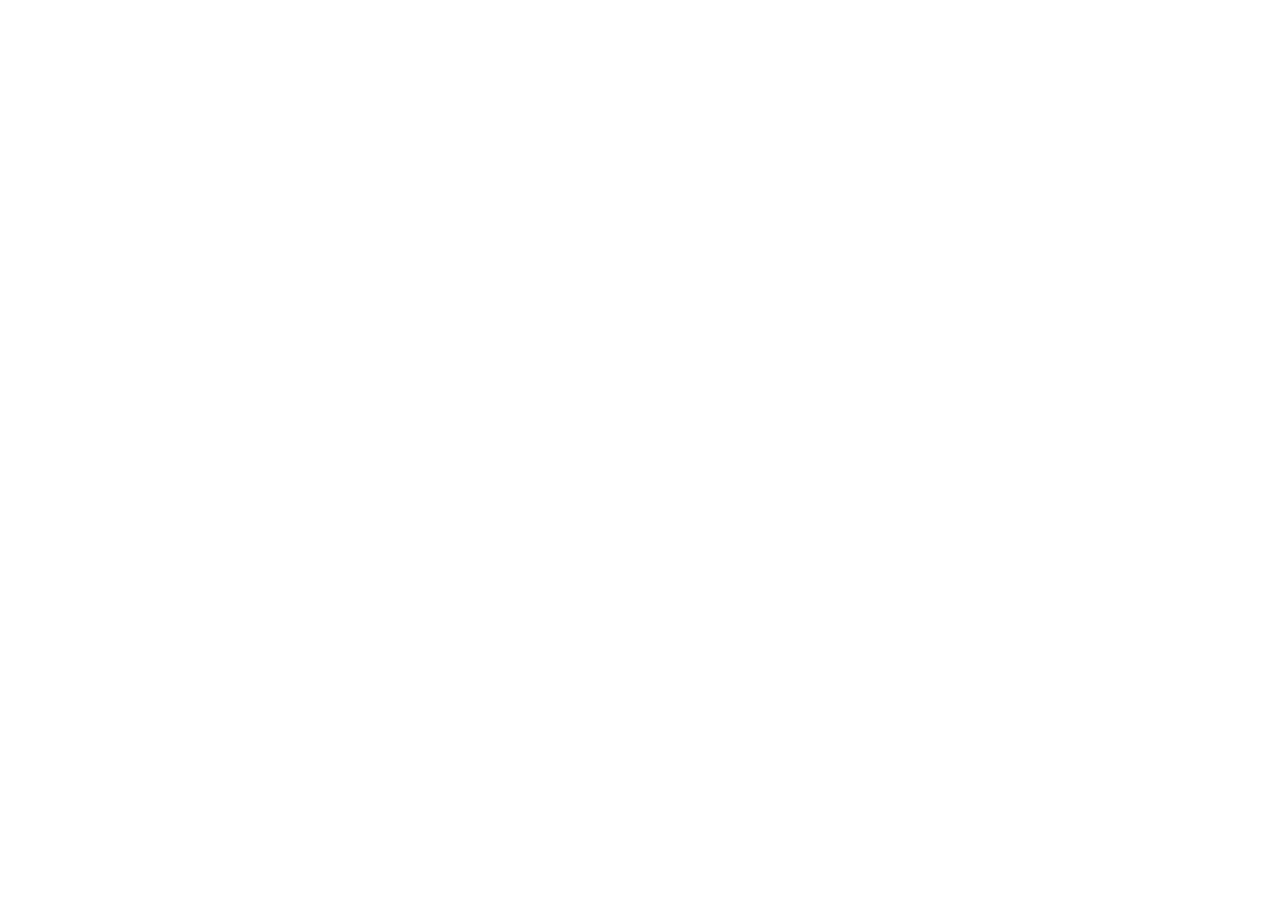
==== index.html @ ed0abe91 "html" ====
<!DOCTYPE html>
<html lang="en">
<head>
    <meta charset="UTF-8">
    <meta name="viewport" content="width=device-width, initial-scale=1.0">
    <title>Regex</title>
</head>
<body>
    
</body>
</html>
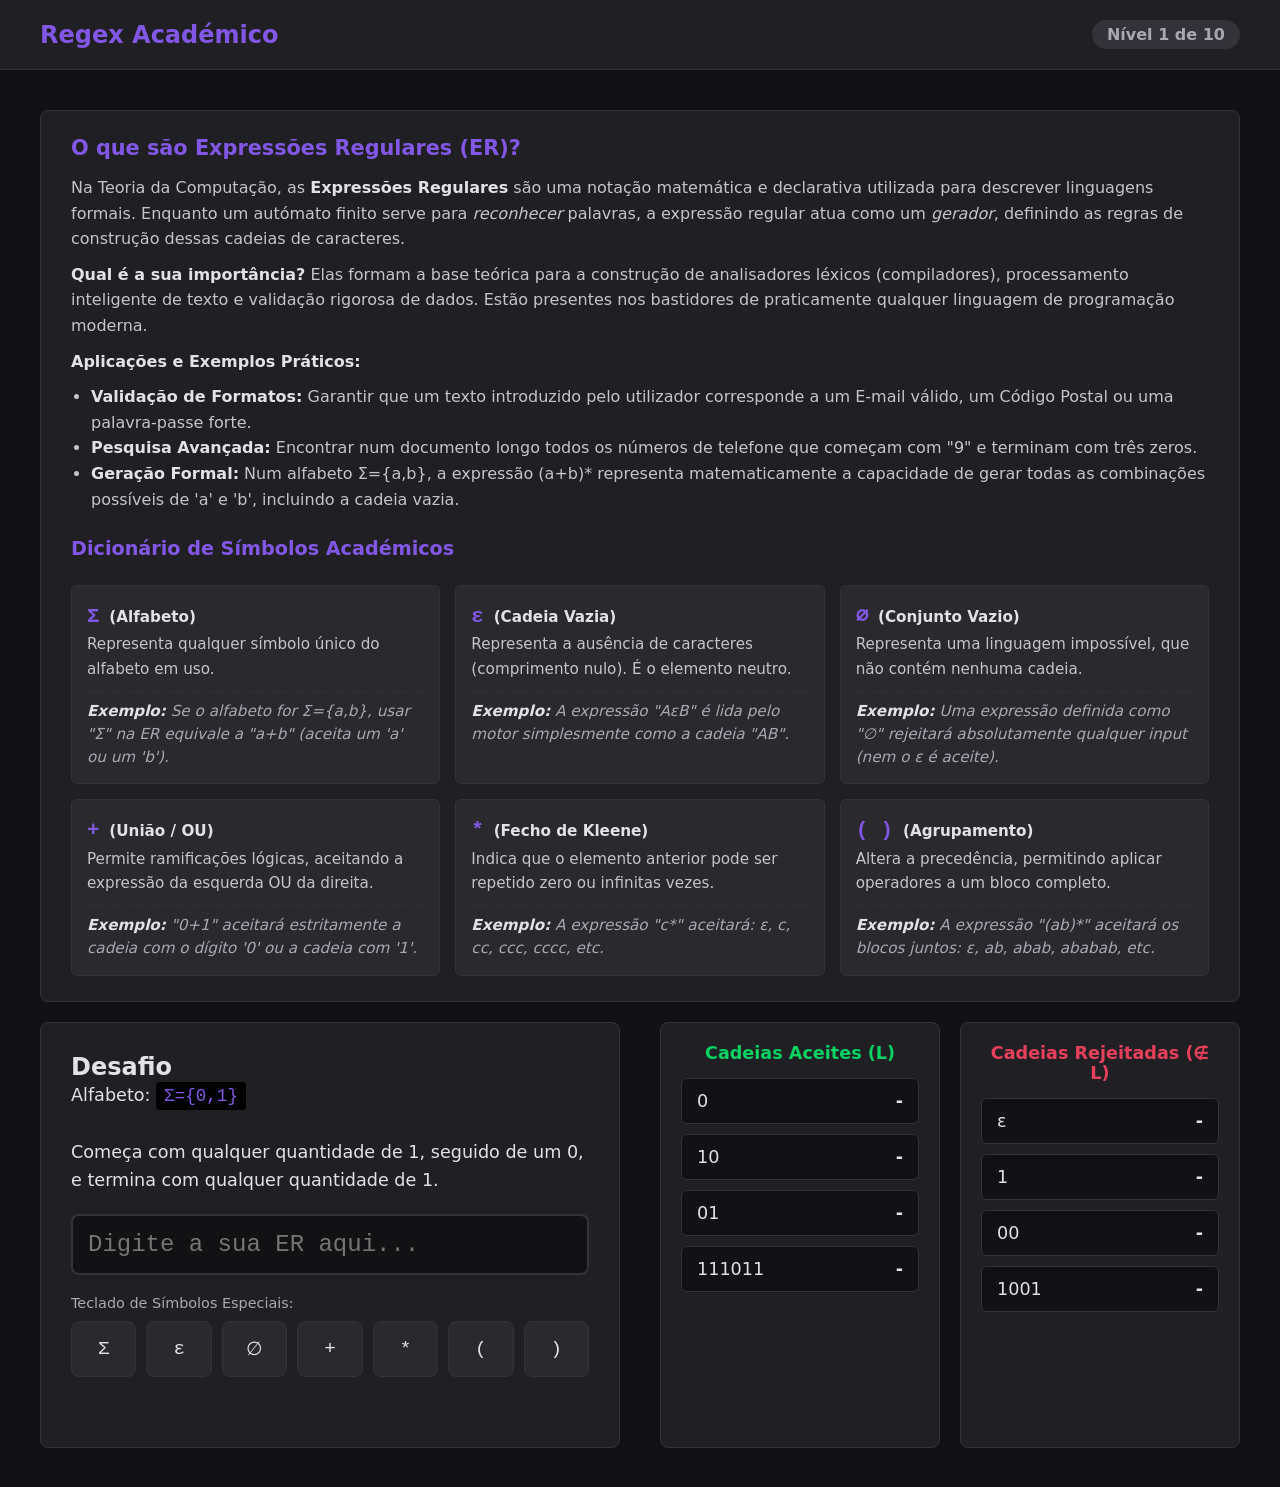
==== commit 6a467ace: "Add initial HTML structure and VS Code settings for project" ====
--- a/index.html
+++ b/index.html
@@ -1,11 +1,699 @@
 <!DOCTYPE html>
-<html lang="en">
+<html lang="pt-PT">
 <head>
     <meta charset="UTF-8">
     <meta name="viewport" content="width=device-width, initial-scale=1.0">
-    <title>Regex</title>
+    <title>Regex Académico - MVP (10 Níveis)</title>
+    <style>
+        /* ==========================================================
+           TEMA DARK & ESTILOS GLOBAIS
+           ========================================================== */
+        :root {
+            --bg-color: #121214;
+            --panel-bg: #202024;
+            --text-color: #e1e1e6;
+            --text-muted: #a8a8b3;
+            --primary: #8257e5;
+            --primary-hover: #9466ff;
+            --success: #04d361;
+            --danger: #e83f5b;
+            --keyboard-bg: #29292e;
+            --keyboard-hover: #323238;
+        }
+
+        * {
+            margin: 0;
+            padding: 0;
+            box-sizing: border-box;
+            font-family: 'Inter', system-ui, -apple-system, sans-serif;
+        }
+
+        body {
+            background-color: var(--bg-color);
+            color: var(--text-color);
+            display: flex;
+            flex-direction: column;
+            min-height: 100vh;
+        }
+
+        header {
+            padding: 20px 40px;
+            background-color: var(--panel-bg);
+            border-bottom: 1px solid #323238;
+            display: flex;
+            justify-content: space-between;
+            align-items: center;
+        }
+
+        header h1 {
+            font-size: 1.5rem;
+            color: var(--primary);
+        }
+
+        #level-indicator {
+            font-weight: bold;
+            color: var(--text-muted);
+            background-color: #323238;
+            padding: 5px 15px;
+            border-radius: 20px;
+        }
+
+        /* Seção Didática */
+        .intro-section {
+            grid-column: 1 / -1;
+            background-color: var(--panel-bg);
+            padding: 25px 30px;
+            border-radius: 8px;
+            border: 1px solid #323238;
+            margin-bottom: -20px; /* Compensa o gap da grelha */
+        }
+        .intro-section h2 {
+            color: var(--primary);
+            margin-bottom: 15px;
+            font-size: 1.3rem;
+        }
+        .intro-section p {
+            line-height: 1.6;
+            margin-bottom: 10px;
+            color: #c4c4cc;
+        }
+        .intro-section ul {
+            margin-left: 20px;
+            margin-bottom: 15px;
+            color: #c4c4cc;
+            line-height: 1.6;
+        }
+        .intro-section strong {
+            color: var(--text-color);
+        }
+
+        /* Dicionário de Símbolos */
+        .symbol-dict {
+            display: grid;
+            grid-template-columns: repeat(auto-fit, minmax(280px, 1fr));
+            gap: 15px;
+            margin-top: 25px;
+        }
+        .symbol-card {
+            background-color: var(--keyboard-bg);
+            padding: 15px;
+            border-radius: 6px;
+            border: 1px solid #323238;
+            font-size: 0.95rem;
+            color: #c4c4cc;
+            line-height: 1.5;
+        }
+        .symbol-card .sym {
+            font-size: 1.3rem;
+            color: var(--primary);
+            margin-right: 5px;
+            font-family: monospace;
+            font-weight: bold;
+        }
+        .symbol-card .sym-title {
+            color: var(--text-color);
+            font-weight: bold;
+        }
+        .symbol-card .sym-example {
+            color: var(--text-muted);
+            display: block;
+            margin-top: 8px;
+            font-style: italic;
+            border-top: 1px dashed #323238;
+            padding-top: 8px;
+        }
+
+        /* ==========================================================
+           LAYOUT PRINCIPAL (GRID)
+           ========================================================== */
+        main {
+            display: grid;
+            grid-template-columns: 1fr 1fr;
+            gap: 40px;
+            padding: 40px;
+            flex: 1;
+            max-width: 1400px;
+            margin: 0 auto;
+            width: 100%;
+        }
+
+        @media (max-width: 900px) {
+            main {
+                grid-template-columns: 1fr;
+            }
+        }
+
+        /* Lado Esquerdo: Editor e Teclado */
+        .editor-section {
+            background-color: var(--panel-bg);
+            padding: 30px;
+            border-radius: 8px;
+            display: flex;
+            flex-direction: column;
+            gap: 20px;
+            border: 1px solid #323238;
+        }
+
+        .problem-desc {
+            font-size: 1.1rem;
+            line-height: 1.6;
+        }
+
+        .alphabet {
+            font-family: monospace;
+            background: #000;
+            padding: 4px 8px;
+            border-radius: 4px;
+            color: var(--primary);
+        }
+
+        #regex-input {
+            width: 100%;
+            padding: 15px;
+            font-size: 1.5rem;
+            font-family: monospace;
+            background-color: var(--bg-color);
+            color: var(--text-color);
+            border: 2px solid #323238;
+            border-radius: 8px;
+            outline: none;
+            transition: border-color 0.2s;
+        }
+
+        #regex-input:focus {
+            border-color: var(--primary);
+        }
+
+        .keyboard {
+            display: grid;
+            grid-template-columns: repeat(auto-fit, minmax(60px, 1fr));
+            gap: 10px;
+        }
+
+        .key-btn {
+            background-color: var(--keyboard-bg);
+            color: var(--text-color);
+            border: 1px solid #323238;
+            padding: 15px;
+            font-size: 1.2rem;
+            border-radius: 8px;
+            cursor: pointer;
+            transition: all 0.2s;
+            font-family: monospace;
+        }
+
+        .key-btn:hover {
+            background-color: var(--keyboard-hover);
+            border-color: var(--primary);
+        }
+
+        /* Lado Direito: Testes */
+        .tests-section {
+            display: grid;
+            grid-template-columns: 1fr 1fr;
+            gap: 20px;
+        }
+
+        .test-column {
+            background-color: var(--panel-bg);
+            padding: 20px;
+            border-radius: 8px;
+            border: 1px solid #323238;
+        }
+
+        .test-column h3 {
+            margin-bottom: 15px;
+            font-size: 1.1rem;
+            text-align: center;
+        }
+
+        .test-list {
+            list-style: none;
+            display: flex;
+            flex-direction: column;
+            gap: 10px;
+        }
+
+        .test-item {
+            padding: 12px 15px;
+            background-color: var(--bg-color);
+            border-radius: 6px;
+            font-family: monospace;
+            font-size: 1.1rem;
+            display: flex;
+            justify-content: space-between;
+            align-items: center;
+            border: 1px solid #323238;
+            transition: all 0.3s ease;
+        }
+
+        .empty-set-msg {
+            text-align: center;
+            color: var(--text-muted);
+            font-style: italic;
+            padding: 20px 0;
+            background-color: var(--bg-color);
+            border-radius: 6px;
+            border: 1px dashed #323238;
+        }
+
+        /* Estados de Validação */
+        .test-item.pass {
+            border-color: var(--success);
+            box-shadow: 0 0 10px rgba(4, 211, 97, 0.2);
+            color: var(--success);
+        }
+
+        .test-item.fail {
+            border-color: var(--danger);
+            box-shadow: 0 0 10px rgba(232, 63, 91, 0.2);
+            color: var(--danger);
+        }
+
+        .status-icon {
+            font-weight: bold;
+        }
+
+        /* Ações e Sucesso */
+        .actions {
+            margin-top: 20px;
+            display: flex;
+            justify-content: center;
+        }
+
+        #next-btn {
+            background-color: var(--success);
+            color: #000;
+            border: none;
+            padding: 15px 30px;
+            font-size: 1.2rem;
+            font-weight: bold;
+            border-radius: 8px;
+            cursor: pointer;
+            display: none;
+            transition: background-color 0.2s;
+        }
+
+        #next-btn:hover {
+            background-color: #04b353;
+        }
+
+        #success-message {
+            color: var(--success);
+            text-align: center;
+            font-weight: bold;
+            font-size: 1.2rem;
+            display: none;
+            margin-top: 10px;
+        }
+    </style>
 </head>
 <body>
-    
+
+    <header>
+        <h1>Regex Académico</h1>
+        <div id="level-indicator">Nível 1 de 10</div>
+    </header>
+
+    <main>
+        <!-- Seção Didática (Introdução) -->
+        <section class="intro-section">
+            <h2>O que são Expressões Regulares (ER)?</h2>
+            <p>Na Teoria da Computação, as <strong>Expressões Regulares</strong> são uma notação matemática e declarativa utilizada para descrever linguagens formais. Enquanto um autómato finito serve para <em>reconhecer</em> palavras, a expressão regular atua como um <em>gerador</em>, definindo as regras de construção dessas cadeias de caracteres.</p>
+            <p><strong>Qual é a sua importância?</strong> Elas formam a base teórica para a construção de analisadores léxicos (compiladores), processamento inteligente de texto e validação rigorosa de dados. Estão presentes nos bastidores de praticamente qualquer linguagem de programação moderna.</p>
+            <p><strong>Aplicações e Exemplos Práticos:</strong></p>
+            <ul>
+                <li><strong>Validação de Formatos:</strong> Garantir que um texto introduzido pelo utilizador corresponde a um E-mail válido, um Código Postal ou uma palavra-passe forte.</li>
+                <li><strong>Pesquisa Avançada:</strong> Encontrar num documento longo todos os números de telefone que começam com "9" e terminam com três zeros.</li>
+                <li><strong>Geração Formal:</strong> Num alfabeto Σ={a,b}, a expressão <code>(a+b)*</code> representa matematicamente a capacidade de gerar todas as combinações possíveis de 'a' e 'b', incluindo a cadeia vazia.</li>
+            </ul>
+
+            <h3 style="color: var(--primary); margin-top: 25px; font-size: 1.2rem;">Dicionário de Símbolos Académicos</h3>
+            <div class="symbol-dict">
+                <div class="symbol-card">
+                    <span class="sym">Σ</span> <span class="sym-title">(Alfabeto)</span>
+                    <p>Representa qualquer símbolo único do alfabeto em uso.</p>
+                    <span class="sym-example"><strong>Exemplo:</strong> Se o alfabeto for Σ={a,b}, usar "Σ" na ER equivale a "a+b" (aceita um 'a' ou um 'b').</span>
+                </div>
+                <div class="symbol-card">
+                    <span class="sym">ε</span> <span class="sym-title">(Cadeia Vazia)</span>
+                    <p>Representa a ausência de caracteres (comprimento nulo). É o elemento neutro.</p>
+                    <span class="sym-example"><strong>Exemplo:</strong> A expressão "AεB" é lida pelo motor simplesmente como a cadeia "AB".</span>
+                </div>
+                <div class="symbol-card">
+                    <span class="sym">∅</span> <span class="sym-title">(Conjunto Vazio)</span>
+                    <p>Representa uma linguagem impossível, que não contém nenhuma cadeia.</p>
+                    <span class="sym-example"><strong>Exemplo:</strong> Uma expressão definida como "∅" rejeitará absolutamente qualquer input (nem o ε é aceite).</span>
+                </div>
+                <div class="symbol-card">
+                    <span class="sym">+</span> <span class="sym-title">(União / OU)</span>
+                    <p>Permite ramificações lógicas, aceitando a expressão da esquerda OU da direita.</p>
+                    <span class="sym-example"><strong>Exemplo:</strong> "0+1" aceitará estritamente a cadeia com o dígito '0' ou a cadeia com '1'.</span>
+                </div>
+                <div class="symbol-card">
+                    <span class="sym">*</span> <span class="sym-title">(Fecho de Kleene)</span>
+                    <p>Indica que o elemento anterior pode ser repetido zero ou infinitas vezes.</p>
+                    <span class="sym-example"><strong>Exemplo:</strong> A expressão "c*" aceitará: ε, c, cc, ccc, cccc, etc.</span>
+                </div>
+                <div class="symbol-card">
+                    <span class="sym">( )</span> <span class="sym-title">(Agrupamento)</span>
+                    <p>Altera a precedência, permitindo aplicar operadores a um bloco completo.</p>
+                    <span class="sym-example"><strong>Exemplo:</strong> A expressão "(ab)*" aceitará os blocos juntos: ε, ab, abab, ababab, etc.</span>
+                </div>
+            </div>
+        </section>
+
+        <!-- Lado Esquerdo: Motor e Input -->
+        <section class="editor-section">
+            <div>
+                <h2>Desafio</h2>
+                <p class="problem-desc">
+                    Alfabeto: <span class="alphabet" id="ui-alphabet">Σ={0,1}</span><br><br>
+                    <span id="ui-desc">Enunciado aqui</span>
+                </p>
+            </div>
+
+            <div>
+                <input type="text" id="regex-input" placeholder="Digite a sua ER aqui..." autocomplete="off" spellcheck="false">
+            </div>
+
+            <div>
+                <p style="margin-bottom: 10px; color: var(--text-muted); font-size: 0.9rem;">Teclado de Símbolos Especiais:</p>
+                <div class="keyboard">
+                    <button class="key-btn" onclick="insertSymbol('Σ')" title="Exemplo: Se o alfabeto for {A,B}, usar Σ resulta em &quot;A&quot; ou &quot;B&quot;">Σ</button>
+                    <button class="key-btn" onclick="insertSymbol('ε')" title="Exemplo: AεB resulta simplesmente em &quot;AB&quot; (elemento neutro)">ε</button>
+                    <button class="key-btn" onclick="insertSymbol('∅')" title="Exemplo: Qualquer expressão com ∅ resulta num conjunto que não aceita nada">∅</button>
+                    <button class="key-btn" onclick="insertSymbol('+')" title="Exemplo: A+B resulta na aceitação de &quot;A&quot; ou &quot;B&quot;">+</button>
+                    <button class="key-btn" onclick="insertSymbol('*')" title="Exemplo: A* resulta em &quot;ε&quot;, &quot;A&quot;, &quot;AA&quot;, &quot;AAA&quot;...">*</button>
+                    <button class="key-btn" onclick="insertSymbol('(')" title="Exemplo: (A+B)C resulta em &quot;AC&quot; ou &quot;BC&quot;">(</button>
+                    <button class="key-btn" onclick="insertSymbol(')')" title="Finaliza o agrupamento. Exemplo: (AB)*">)</button>
+                </div>
+            </div>
+            
+            <div class="actions">
+                <button id="next-btn" onclick="nextLevel()">Próximo Nível →</button>
+            </div>
+            <div id="success-message">Linguagem validada com sucesso!</div>
+        </section>
+
+        <!-- Lado Direito: Bateria de Testes -->
+        <section class="tests-section">
+            <div class="test-column">
+                <h3 style="color: var(--success);">Cadeias Aceites (L)</h3>
+                <ul class="test-list" id="list-accepted">
+                    <!-- Gerado via JS -->
+                </ul>
+            </div>
+            
+            <div class="test-column">
+                <h3 style="color: var(--danger);">Cadeias Rejeitadas (∉ L)</h3>
+                <ul class="test-list" id="list-rejected">
+                    <!-- Gerado via JS -->
+                </ul>
+            </div>
+        </section>
+    </main>
+
+    <script>
+        /* ==========================================================
+           BASE DE DADOS DE NÍVEIS (10 Níveis Completos)
+           ========================================================== */
+        const levels = [
+            {
+                id: 1,
+                alphabetText: "Σ={0,1}",
+                alphabetArray: ["0", "1"],
+                description: "Começa com qualquer quantidade de 1, seguido de um 0, e termina com qualquer quantidade de 1.",
+                accepted: ["0", "10", "01", "111011"],
+                rejected: ["ε", "1", "00", "1001"]
+            },
+            {
+                id: 2,
+                alphabetText: "Σ={c,d}",
+                alphabetArray: ["c", "d"],
+                description: "Cadeias que contenham 'cc' como subpalavra.",
+                accepted: ["cc", "dccd", "cccd", "dcc"],
+                rejected: ["ε", "c", "d", "cdc", "dcd"]
+            },
+            {
+                id: 3,
+                alphabetText: "Σ={a,b}",
+                alphabetArray: ["a", "b"],
+                description: "A linguagem que aceita estritamente as cadeias 'ab' ou 'ba'. (Sugestão: utilize a operação de União).",
+                accepted: ["ab", "ba"],
+                rejected: ["ε", "a", "b", "aa", "bb", "aba"]
+            },
+            {
+                id: 4,
+                alphabetText: "Σ={x,y}",
+                alphabetArray: ["x", "y"],
+                description: "Cadeias de comprimento no máximo 1 (Sugestão: a cadeia vazia também possui comprimento menor ou igual a 1).",
+                accepted: ["ε", "x", "y"],
+                rejected: ["xx", "xy", "yx", "xyx"]
+            },
+            {
+                id: 5,
+                alphabetText: "Σ={a,b}",
+                alphabetArray: ["a", "b"],
+                description: "Qualquer combinação de 'a' e 'b' (incluindo nenhuma), mas que termine obrigatoriamente com a letra 'a'.",
+                accepted: ["a", "ba", "aba", "bba", "aaaa"],
+                rejected: ["ε", "b", "ab", "bb"]
+            },
+            {
+                id: 6,
+                alphabetText: "Σ={0,1}",
+                alphabetArray: ["0", "1"],
+                description: "Cadeias formadas exclusivamente por blocos de '00' (ou seja, quantidade par de zeros e nenhum 1).",
+                accepted: ["ε", "00", "0000", "000000"],
+                rejected: ["0", "1", "01", "000", "100", "00100"]
+            },
+            {
+                id: 7,
+                alphabetText: "Σ={a,b,c}",
+                alphabetArray: ["a", "b", "c"],
+                description: "Todas as cadeias que começam com 'a', seguidas de qualquer combinação de 'b' ou 'c'.",
+                accepted: ["a", "ab", "ac", "abb", "abc", "acb"],
+                rejected: ["ε", "b", "c", "ba", "ca"]
+            },
+            {
+                id: 8,
+                alphabetText: "Σ={0,1}",
+                alphabetArray: ["0", "1"],
+                description: "A linguagem vazia. Não aceita absolutamente nenhuma cadeia (nem sequer a cadeia vazia).",
+                accepted: [], // Array vazio, requer lógica visual para mostrar que não há nada a aceitar
+                rejected: ["ε", "0", "1", "00", "01"]
+            },
+            {
+                id: 9,
+                alphabetText: "Σ={a,b}",
+                alphabetArray: ["a", "b"],
+                description: "Cadeias que possuem exatamente um único 'b' em toda a palavra.",
+                accepted: ["b", "ab", "ba", "aabaa", "aaaab"],
+                rejected: ["ε", "a", "bb", "abaaab", "bab"]
+            },
+            {
+                id: 10,
+                alphabetText: "Σ={0,1}",
+                alphabetArray: ["0", "1"],
+                description: "Desafio Final: O fechamento positivo (Σ⁺). Qualquer cadeia válida do alfabeto, exceto a cadeia vazia.",
+                accepted: ["0", "1", "00", "01", "10", "11", "010"],
+                rejected: ["ε"]
+            }
+        ];
+
+        let currentLevel = 0;
+        const inputField = document.getElementById('regex-input');
+
+        /* ==========================================================
+           O MOTOR CONVERSOR (Lógica Académica -> Regex JS)
+           ========================================================== */
+        function convertFormalToJSRegex(formalRegex, currentAlphabetArr) {
+            let jsRegex = formalRegex;
+
+            // 1. O Símbolo Sigma (Σ)
+            // Se o utilizador digitar Σ, substituímos por uma união de todo o alfabeto atual
+            const sigmaRegex = '(' + currentAlphabetArr.join('|') + ')';
+            jsRegex = jsRegex.replace(/Σ/g, sigmaRegex);
+
+            // 2. A União (+)
+            // Na matemática usamos '+', mas a máquina do JS usa '|'
+            jsRegex = jsRegex.replace(/\+/g, '|');
+
+            // 3. A Cadeia Vazia (ε)
+            // Na ER académica, ε concatena como neutro. 
+            // Ao remover o 'ε', o Motor JS simula o comportamento da cadeia vazia
+            jsRegex = jsRegex.replace(/ε/g, '');
+
+            // 4. O Conjunto Vazio (∅)
+            // Um conjunto vazio não aceita nada. No Regex de máquina usamos um 
+            // Negative Lookahead impossível (?!) para garantir que nunca valida.
+            jsRegex = jsRegex.replace(/∅/g, '(?!)');
+
+            return jsRegex;
+        }
+
+        /* ==========================================================
+           LÓGICA DA INTERFACE E VALIDAÇÃO
+           ========================================================== */
+        function loadLevel(index) {
+            if (index >= levels.length) {
+                alert("Parabéns! Concluiu todos os níveis do Regex Académico.");
+                currentLevel = 0; // Reinicia o jogo
+                index = 0;
+            }
+            
+            const levelData = levels[index];
+            document.getElementById('level-indicator').innerText = `Nível ${index + 1} de ${levels.length}`;
+            document.getElementById('ui-alphabet').innerText = levelData.alphabetText;
+            document.getElementById('ui-desc').innerText = levelData.description;
+            inputField.value = "";
+            document.getElementById('next-btn').style.display = 'none';
+            document.getElementById('success-message').style.display = 'none';
+
+            // Renderizar Listas
+            renderList('list-accepted', levelData.accepted, true);
+            renderList('list-rejected', levelData.rejected, false);
+
+            // Forçar validação inicial
+            validateInput();
+        }
+
+        function renderList(elementId, items, isAcceptedList) {
+            const ul = document.getElementById(elementId);
+            ul.innerHTML = '';
+            
+            // Tratamento especial para o nível 8 (Conjunto Vazio)
+            if (items.length === 0 && isAcceptedList) {
+                const li = document.createElement('div');
+                li.className = 'empty-set-msg';
+                li.innerText = 'Linguagem Vazia (Nenhuma cadeia deve ser aceite)';
+                ul.appendChild(li);
+                return;
+            }
+
+            items.forEach((item, idx) => {
+                const li = document.createElement('li');
+                li.className = 'test-item';
+                li.id = `${elementId}-item-${idx}`;
+                li.innerHTML = `<span>${item}</span> <span class="status-icon" id="${elementId}-icon-${idx}">-</span>`;
+                ul.appendChild(li);
+            });
+        }
+
+        function insertSymbol(symbol) {
+            const start = inputField.selectionStart;
+            const end = inputField.selectionEnd;
+            const text = inputField.value;
+            
+            // Insere o caracter onde o cursor estava
+            inputField.value = text.substring(0, start) + symbol + text.substring(end);
+            
+            // Devolve o foco e ajusta o cursor
+            inputField.focus();
+            inputField.selectionStart = inputField.selectionEnd = start + symbol.length;
+            
+            // Dispara validação
+            validateInput();
+        }
+
+        function validateInput() {
+            const rawInput = inputField.value;
+            const levelData = levels[currentLevel];
+            let regexObj = null;
+            let isValidSyntax = false;
+
+            // Só tenta validar se o utilizador digitou algo
+            if (rawInput.trim().length > 0) {
+                try {
+                    const jsPattern = convertFormalToJSRegex(rawInput, levelData.alphabetArray);
+                    // ^ e $ forçam a verificação exata da cadeia completa
+                    regexObj = new RegExp(`^(${jsPattern})$`);
+                    isValidSyntax = true;
+                } catch (e) {
+                    // Regex inválida (ex: parênteses abertos, união sem operando)
+                    isValidSyntax = false;
+                }
+            }
+
+            let allTestsPassed = true;
+
+            // Validar Cadeias Aceites (Precisam dar Match = true)
+            levelData.accepted.forEach((str, idx) => {
+                const itemEl = document.getElementById(`list-accepted-item-${idx}`);
+                const iconEl = document.getElementById(`list-accepted-icon-${idx}`);
+                
+                // Se o texto for "ε", a string a testar pelo motor JS é ""
+                const testStr = str === 'ε' ? '' : str;
+                
+                let passed = false;
+                if (isValidSyntax) {
+                    passed = regexObj.test(testStr);
+                }
+
+                updateItemUI(itemEl, iconEl, passed, rawInput.trim() === '');
+                if (!passed) allTestsPassed = false;
+            });
+
+            // Validar Cadeias Rejeitadas (Precisam dar Match = false)
+            levelData.rejected.forEach((str, idx) => {
+                const itemEl = document.getElementById(`list-rejected-item-${idx}`);
+                const iconEl = document.getElementById(`list-rejected-icon-${idx}`);
+                
+                const testStr = str === 'ε' ? '' : str;
+                
+                let passed = false;
+                if (isValidSyntax) {
+                    // Passou no teste de rejeição se NÃO deu match!
+                    passed = !regexObj.test(testStr);
+                }
+
+                updateItemUI(itemEl, iconEl, passed, rawInput.trim() === '');
+                if (!passed) allTestsPassed = false;
+            });
+
+            // Gerir estado de Sucesso
+            if (rawInput.trim() === '') allTestsPassed = false; // Input vazio não resolve fases
+            
+            if (allTestsPassed) {
+                document.getElementById('next-btn').style.display = 'block';
+                document.getElementById('success-message').style.display = 'block';
+            } else {
+                document.getElementById('next-btn').style.display = 'none';
+                document.getElementById('success-message').style.display = 'none';
+            }
+        }
+
+        // Função auxiliar para mudar as cores e ícones
+        function updateItemUI(liEl, iconEl, isPassing, isInputEmpty) {
+            if (!liEl || !iconEl) return;
+
+            liEl.classList.remove('pass', 'fail');
+            
+            if (isInputEmpty) {
+                iconEl.innerText = '-';
+                return;
+            }
+
+            if (isPassing) {
+                liEl.classList.add('pass');
+                iconEl.innerText = '✓';
+            } else {
+                liEl.classList.add('fail');
+                iconEl.innerText = '✗';
+            }
+        }
+
+        function nextLevel() {
+            currentLevel++;
+            loadLevel(currentLevel);
+        }
+
+        // Event Listeners
+        inputField.addEventListener('input', validateInput);
+
+        // Inicializar Jogo
+        window.onload = () => loadLevel(currentLevel);
+
+    </script>
 </body>
 </html>
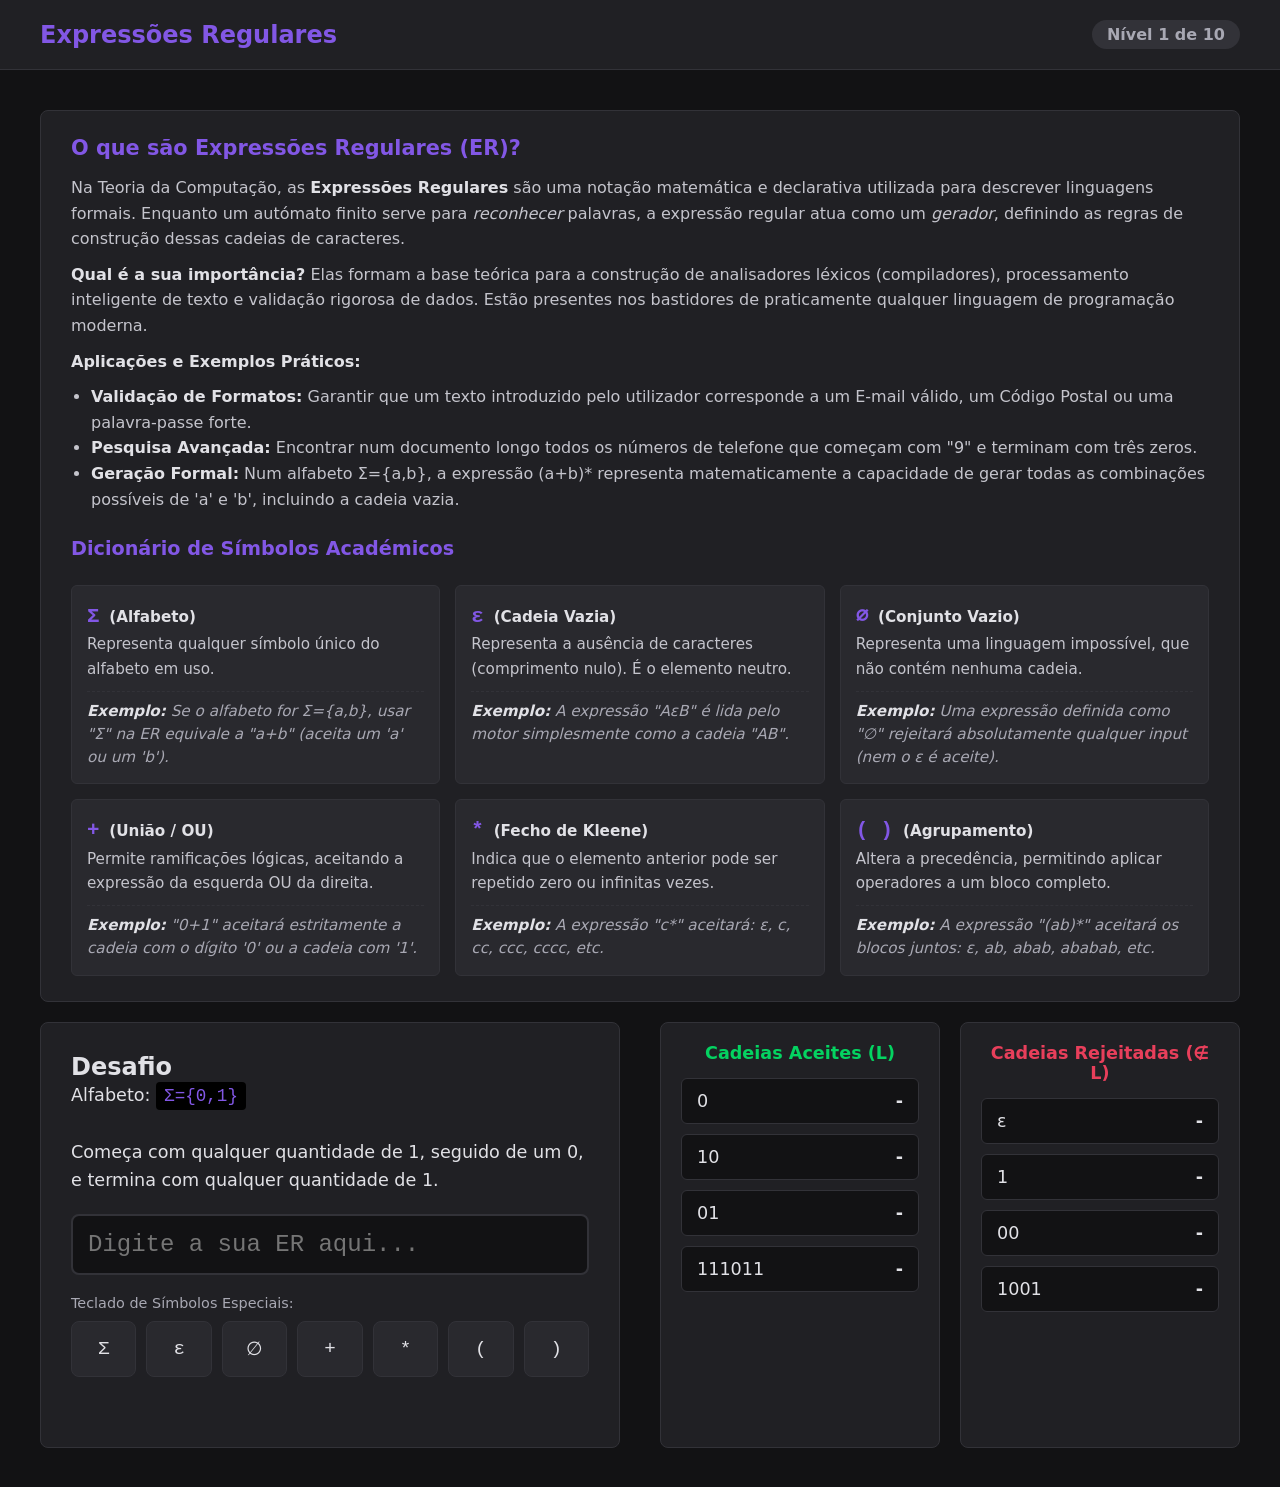
==== commit 8b3c9a34: "Update header title to "Expressões Regulares"" ====
--- a/index.html
+++ b/index.html
@@ -311,7 +311,7 @@
 <body>
 
     <header>
-        <h1>Regex Académico</h1>
+        <h1>Expressões Regulares</h1>
         <div id="level-indicator">Nível 1 de 10</div>
     </header>
 
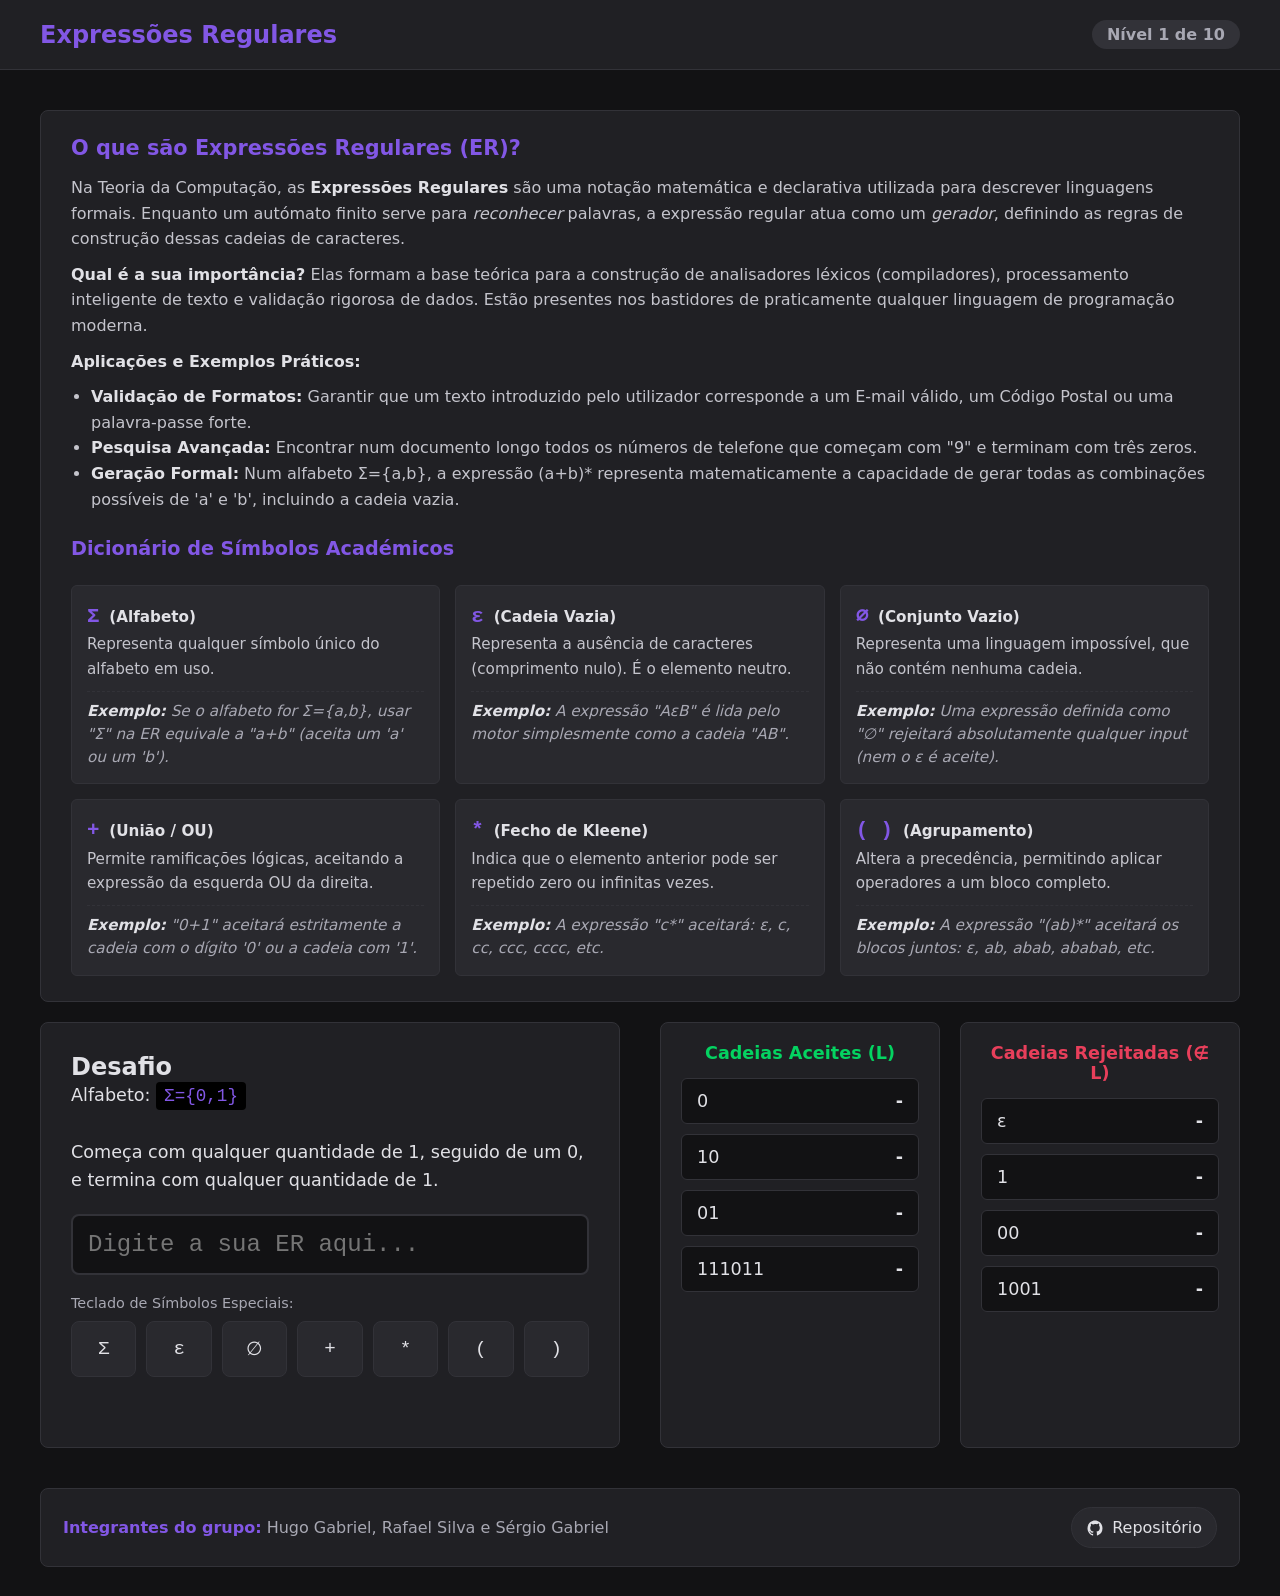
==== commit 6f2272b1: "Update title in index.html and add project history documentation in sessaoIA.md" ====
--- a/index.html
+++ b/index.html
@@ -3,7 +3,7 @@
 <head>
     <meta charset="UTF-8">
     <meta name="viewport" content="width=device-width, initial-scale=1.0">
-    <title>Regex Académico - MVP (10 Níveis)</title>
+    <title>Expressões Regulares - MVP (10 Níveis)</title>
     <style>
         /* ==========================================================
            TEMA DARK & ESTILOS GLOBAIS
@@ -305,6 +305,55 @@
             font-size: 1.2rem;
             display: none;
             margin-top: 10px;
+        }
+
+        .credits {
+            max-width: 1400px;
+            width: calc(100% - 80px);
+            margin: 0 auto 30px;
+            padding: 18px 22px;
+            background-color: var(--panel-bg);
+            border: 1px solid #323238;
+            border-radius: 8px;
+            display: flex;
+            flex-wrap: wrap;
+            align-items: center;
+            justify-content: space-between;
+            gap: 14px;
+        }
+
+        .credits strong {
+            color: var(--primary);
+        }
+
+        .credits span {
+            color: var(--text-muted);
+        }
+
+        .repo-link {
+            display: inline-flex;
+            align-items: center;
+            gap: 8px;
+            color: var(--text-color);
+            text-decoration: none;
+            border: 1px solid #323238;
+            background-color: var(--keyboard-bg);
+            padding: 10px 14px;
+            border-radius: 999px;
+            transition: all 0.2s ease;
+        }
+
+        .repo-link:hover {
+            border-color: var(--primary);
+            background-color: var(--keyboard-hover);
+            color: var(--primary-hover);
+        }
+
+        .github-mark {
+            width: 18px;
+            height: 18px;
+            fill: currentColor;
+            flex: 0 0 auto;
         }
     </style>
 </head>
@@ -414,6 +463,19 @@
         </section>
     </main>
 
+    <footer class="credits" aria-label="Créditos do projeto">
+        <div>
+            <strong>Integrantes do grupo:</strong>
+            <span>Hugo Gabriel, Rafael Silva e Sérgio Gabriel</span>
+        </div>
+        <a class="repo-link" href="https://github.com/hugbrl09/regex-lftc" target="_blank" rel="noopener noreferrer" aria-label="Abrir repositório no GitHub">
+            <svg class="github-mark" viewBox="0 0 24 24" aria-hidden="true" focusable="false">
+                <path d="M12 2C6.48 2 2 6.58 2 12.25c0 4.54 2.87 8.39 6.84 9.75.5.09.68-.22.68-.48v-1.77c-2.78.62-3.37-1.38-3.37-1.38-.46-1.2-1.12-1.52-1.12-1.52-.91-.64.07-.63.07-.63 1.01.08 1.54 1.07 1.54 1.07.9 1.58 2.36 1.12 2.93.86.09-.67.35-1.12.63-1.38-2.22-.26-4.56-1.14-4.56-5.06 0-1.12.39-2.03 1.03-2.75-.1-.26-.45-1.3.1-2.71 0 0 .84-.28 2.75 1.05A9.25 9.25 0 0 1 12 6.8c.85 0 1.71.12 2.51.35 1.91-1.33 2.75-1.05 2.75-1.05.55 1.41.2 2.45.1 2.71.64.72 1.03 1.63 1.03 2.75 0 3.93-2.34 4.8-4.57 5.06.36.32.68.95.68 1.92v2.84c0 .27.18.58.69.48A10.27 10.27 0 0 0 22 12.25C22 6.58 17.52 2 12 2z"/>
+            </svg>
+            Repositório
+        </a>
+    </footer>
+
     <script>
         /* ==========================================================
            BASE DE DADOS DE NÍVEIS (10 Níveis Completos)
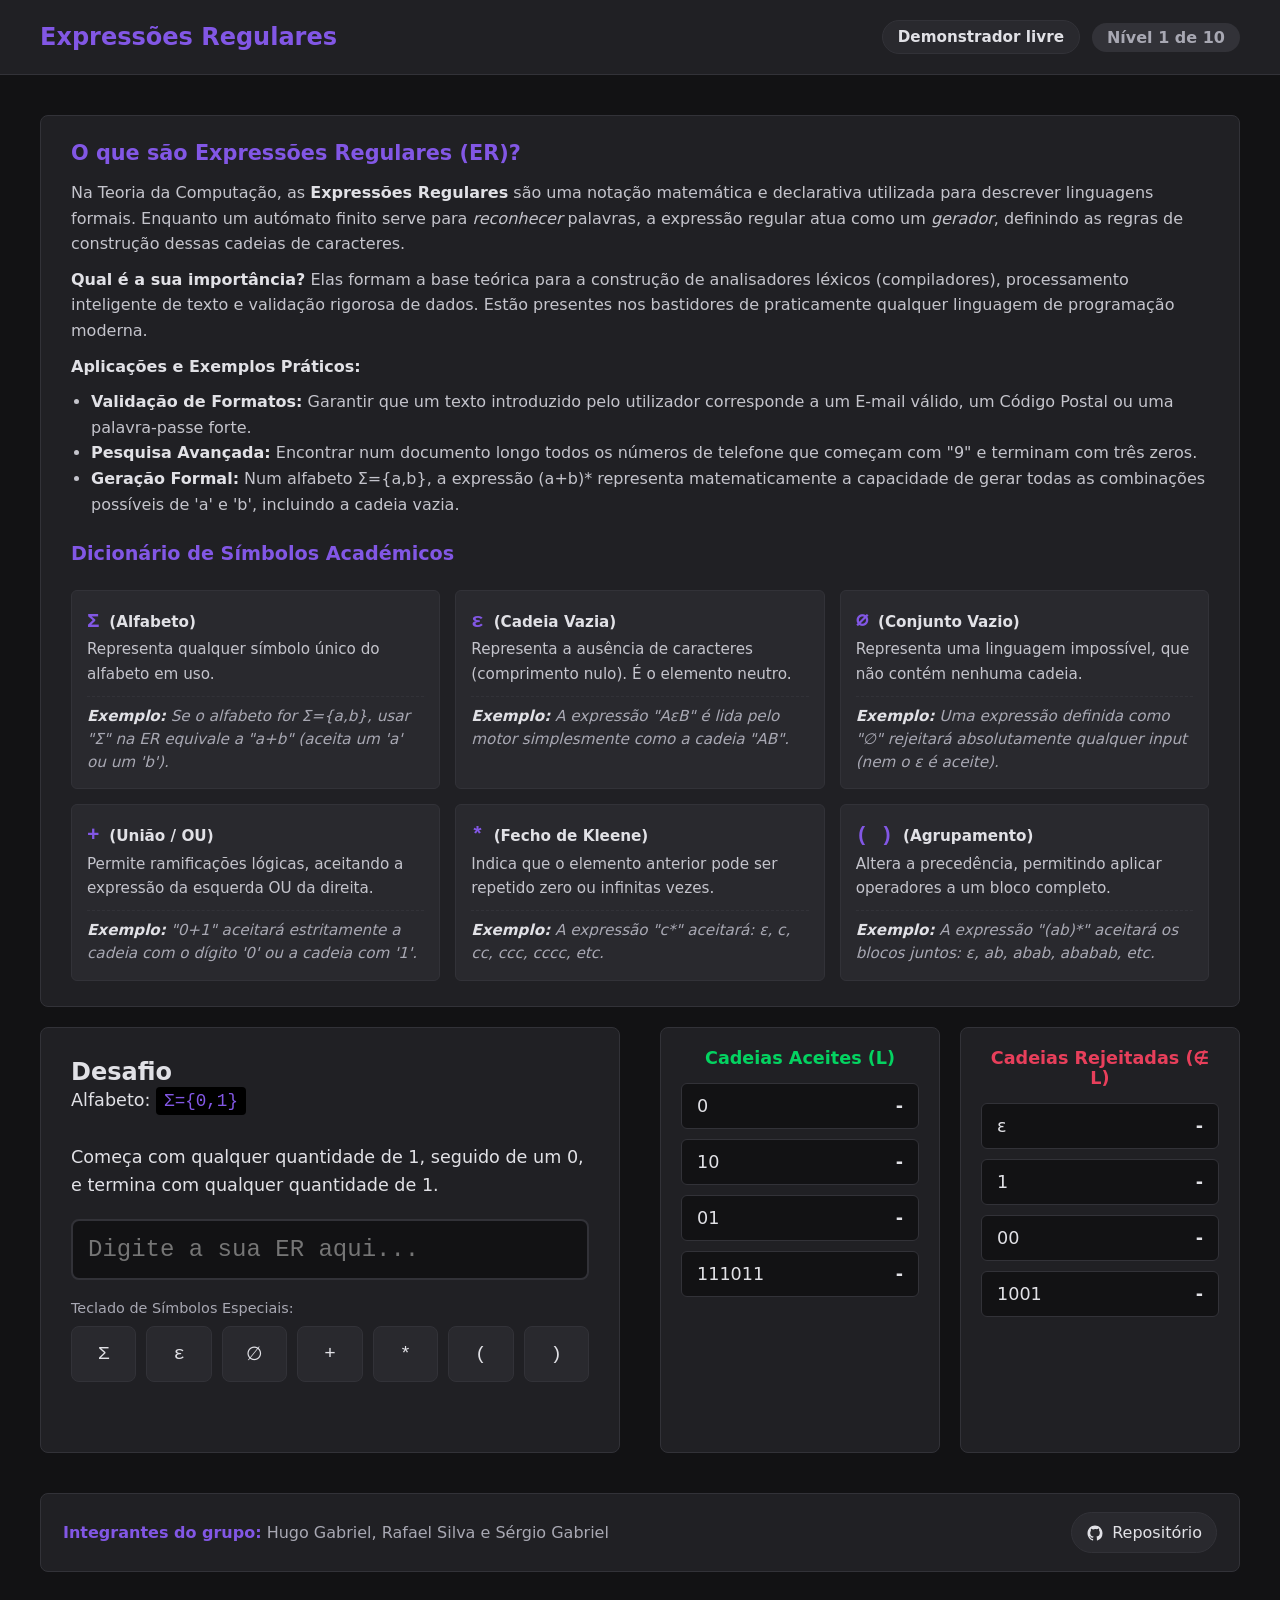
==== commit 7fc38288: "atualizacoes" ====
--- a/index.html
+++ b/index.html
@@ -50,6 +50,37 @@
             color: var(--primary);
         }
 
+        .header-actions {
+            display: flex;
+            align-items: center;
+            justify-content: flex-end;
+            gap: 12px;
+            flex-wrap: wrap;
+        }
+
+        .nav-link {
+            display: inline-flex;
+            align-items: center;
+            justify-content: center;
+            min-height: 34px;
+            padding: 5px 15px;
+            border: 1px solid #323238;
+            border-radius: 20px;
+            background-color: var(--keyboard-bg);
+            color: var(--text-color);
+            font-size: 0.95rem;
+            font-weight: bold;
+            text-decoration: none;
+            transition: all 0.2s ease;
+            white-space: nowrap;
+        }
+
+        .nav-link:hover {
+            border-color: var(--primary);
+            background-color: var(--keyboard-hover);
+            color: var(--primary-hover);
+        }
+
         #level-indicator {
             font-weight: bold;
             color: var(--text-muted);
@@ -140,6 +171,17 @@
         @media (max-width: 900px) {
             main {
                 grid-template-columns: 1fr;
+            }
+
+            header {
+                align-items: flex-start;
+                flex-direction: column;
+                gap: 14px;
+            }
+
+            .header-actions {
+                width: 100%;
+                justify-content: space-between;
             }
         }
 
@@ -361,7 +403,10 @@
 
     <header>
         <h1>Expressões Regulares</h1>
-        <div id="level-indicator">Nível 1 de 10</div>
+        <div class="header-actions">
+            <a class="nav-link" href="regex.html">Demonstrador livre</a>
+            <div id="level-indicator">Nível 1 de 10</div>
+        </div>
     </header>
 
     <main>
@@ -758,4 +803,4 @@
 
     </script>
 </body>
-</html>+</html>
